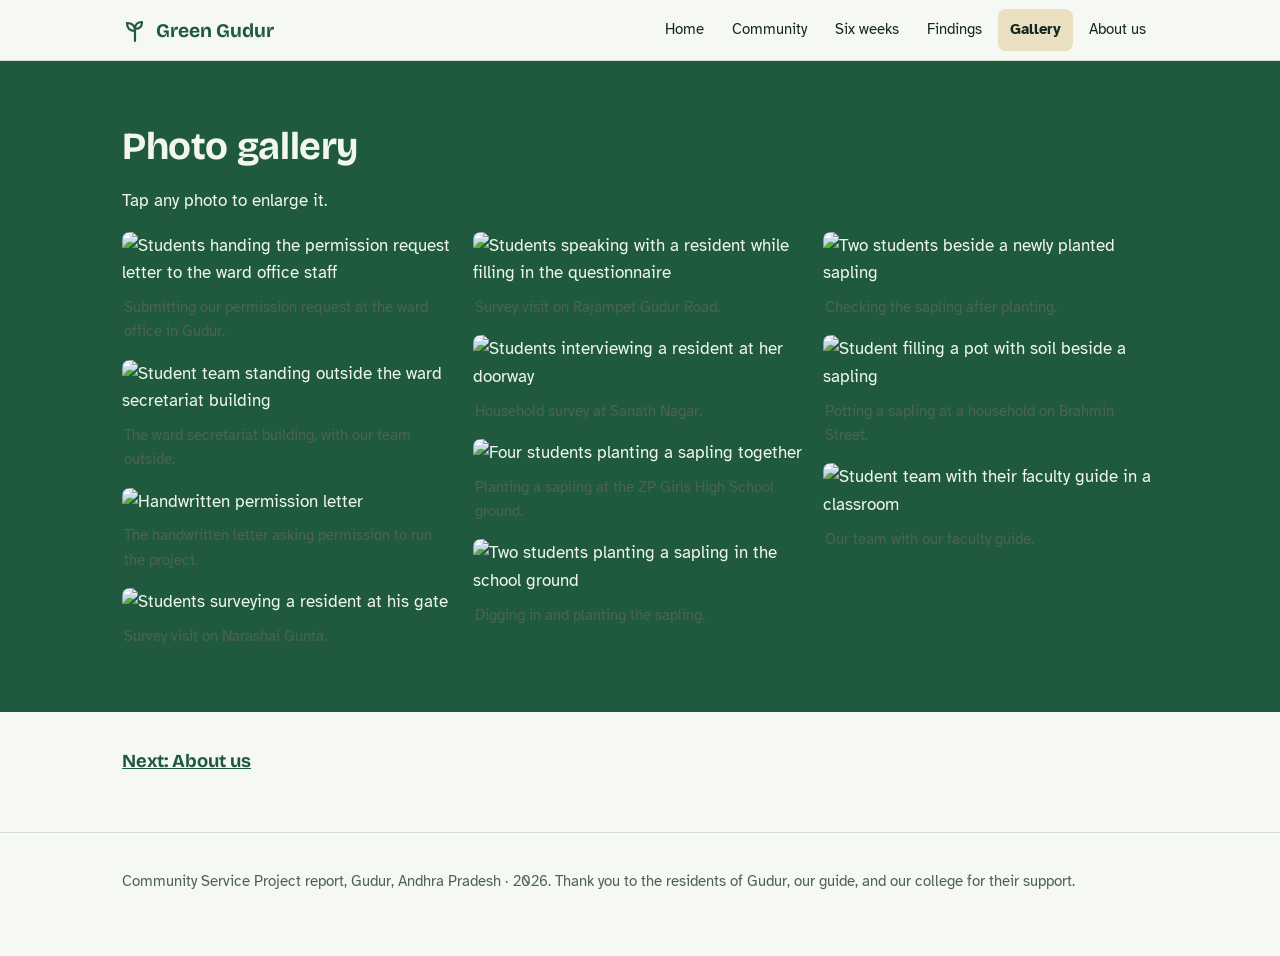
==== gallery.html @ e3ed1743 "Add files via upload" ====
<!DOCTYPE html>
<html lang="en">
<head>
<meta charset="utf-8">
<meta name="viewport" content="width=device-width, initial-scale=1, viewport-fit=cover">
<title>Photo gallery – Green Gudur</title>
<link rel="preconnect" href="https://fonts.googleapis.com">
<link href="https://fonts.googleapis.com/css2?family=Bricolage+Grotesque:opsz,wght@12..96,500;12..96,700&family=Atkinson+Hyperlegible:wght@400;700&display=swap" rel="stylesheet">
<link rel="stylesheet" href="style.css">
</head>
<body>
<header><div class="wrap">
<a class="brand" href="index.html" aria-label="Green Gudur home"><svg width="26" height="26" viewBox="0 0 26 26" aria-hidden="true"><path d="M13 24V12M13 14c-5 0-8-3-8-8 5 0 8 3 8 8zm0-2c0-4 2-7 7-7 0 5-3 7-7 7z" fill="none" stroke="currentColor" stroke-width="2.2" stroke-linecap="round" stroke-linejoin="round"/></svg>Green Gudur</a>
<button id="menu" aria-expanded="false" aria-controls="nav">Menu</button>
<nav id="nav"><a href="index.html">Home</a><a href="community.html">Community</a><a href="journey.html">Six weeks</a><a href="findings.html">Findings</a><a href="gallery.html" aria-current="page">Gallery</a><a href="about.html">About us</a></nav>
</div></header>
<main id="top">
<section class="band"><div class="wrap">
<h2>Photo gallery</h2>
<p>Tap any photo to enlarge it.</p>
<div class="gal">
<figure><button type="button"><img src="photos/photo-1218.jpg" alt="Students handing the permission request letter to the ward office staff" loading="lazy"></button><figcaption>Submitting our permission request at the ward office in Gudur.</figcaption></figure>
<figure><button type="button"><img src="photos/photo-1223.jpg" alt="Student team standing outside the ward secretariat building" loading="lazy"></button><figcaption>The ward secretariat building, with our team outside.</figcaption></figure>
<figure><button type="button"><img src="photos/photo-1225.jpg" alt="Handwritten permission letter" loading="lazy"></button><figcaption>The handwritten letter asking permission to run the project.</figcaption></figure>
<figure><button type="button"><img src="photos/photo-1454.jpg" alt="Students surveying a resident at his gate" loading="lazy"></button><figcaption>Survey visit on Narashai Gunta.</figcaption></figure>
<figure><button type="button"><img src="photos/photo-1451.jpg" alt="Students speaking with a resident while filling in the questionnaire" loading="lazy"></button><figcaption>Survey visit on Rajampet Gudur Road.</figcaption></figure>
<figure><button type="button"><img src="photos/photo-1452.jpg" alt="Students interviewing a resident at her doorway" loading="lazy"></button><figcaption>Household survey at Sanath Nagar.</figcaption></figure>
<figure><button type="button"><img src="photos/photo-1481.jpg" alt="Four students planting a sapling together" loading="lazy"></button><figcaption>Planting a sapling at the ZP Girls High School ground.</figcaption></figure>
<figure><button type="button"><img src="photos/photo-1455.jpg" alt="Two students planting a sapling in the school ground" loading="lazy"></button><figcaption>Digging in and planting the sapling.</figcaption></figure>
<figure><button type="button"><img src="photos/photo-1456.jpg" alt="Two students beside a newly planted sapling" loading="lazy"></button><figcaption>Checking the sapling after planting.</figcaption></figure>
<figure><button type="button"><img src="photos/photo-1458.jpg" alt="Student filling a pot with soil beside a sapling" loading="lazy"></button><figcaption>Potting a sapling at a household on Brahmin Street.</figcaption></figure>
<figure><button type="button"><img src="photos/photo-1473.jpg" alt="Student team with their faculty guide in a classroom" loading="lazy"></button><figcaption>Our team with our faculty guide.</figcaption></figure>

</div></div></section>
<div class="next"><div class="wrap"><a href="about.html">Next: About us</a></div></div>
</main>
<footer><div class="wrap"><p>Community Service Project report, Gudur, Andhra Pradesh · 2026. Thank you to the residents of Gudur, our guide, and our college for their support.</p></div></footer>
<dialog id="lb" aria-label="Enlarged photo"><button id="x" aria-label="Close photo">×</button><img alt=""><p></p></dialog>
<script src="script.js"></script>
</body>
</html>
---- style.css ----
:root{--bg:#F6F8F3;--ink:#15281F;--muted:#4D6155;--green:#1F5A3F;--leaf:#5B9A3C;--sand:#EADFC0;--line:#D3DDD0;--card:#fff;--band:#1F5A3F;--onband:#F2F7EE;--mari:#E5A100;
box-sizing:border-box;padding-top:env(safe-area-inset-top,0px);padding-bottom:env(safe-area-inset-bottom,0px)}
@media (prefers-color-scheme:dark){:root:not([data-theme="light"]){--bg:#0F1A14;--ink:#E8F0E8;--muted:#A3B5A8;--green:#8FD19E;--leaf:#7DBE5A;--sand:#2B2A1C;--line:#2A3B30;--card:#16241C;--band:#0B2A1D;--onband:#E8F0E8}}
:root[data-theme="dark"]{--bg:#0F1A14;--ink:#E8F0E8;--muted:#A3B5A8;--green:#8FD19E;--leaf:#7DBE5A;--sand:#2B2A1C;--line:#2A3B30;--card:#16241C;--band:#0B2A1D;--onband:#E8F0E8}
*{box-sizing:border-box}
html{scroll-behavior:smooth;scroll-padding-top:calc(72px + env(safe-area-inset-top,0px));height:100%}
body{margin:0;background:var(--bg);color:var(--ink);font:400 1.05rem/1.65 "Atkinson Hyperlegible",system-ui,sans-serif}
h1,h2,h3{font-family:"Bricolage Grotesque","Trebuchet MS",sans-serif;line-height:1.12;margin:0 0 .5em;letter-spacing:-.01em}
h1{font-size:clamp(2.3rem,6vw,4.2rem);font-weight:700}
h2{font-size:clamp(1.7rem,3.6vw,2.4rem);font-weight:700;color:var(--green)}
h3{font-size:1.2rem;font-weight:500}
p{margin:0 0 1em;max-width:68ch}
a{color:var(--green)}
:focus-visible{outline:3px solid var(--mari);outline-offset:3px}
.wrap{max-width:1080px;margin:0 auto;padding:0 22px}
body::before{content:"";position:fixed;inset:0 0 auto;height:env(safe-area-inset-top,0px);background:var(--bg);z-index:30}
header{position:sticky;top:env(safe-area-inset-top,0px);z-index:20;background:var(--bg);border-bottom:1px solid var(--line)}
header .wrap{display:flex;align-items:center;justify-content:space-between;height:60px}
.brand{font:700 1.2rem "Bricolage Grotesque",sans-serif;color:var(--green);text-decoration:none;display:flex;gap:8px;align-items:center}
nav{display:flex;gap:4px;flex-wrap:wrap}
nav a{padding:8px 12px;text-decoration:none;color:var(--ink);border-radius:8px;font-size:.95rem}
nav a:hover{background:var(--sand)}
#menu{display:none;background:none;border:1px solid var(--line);color:var(--ink);border-radius:8px;padding:8px 12px;font:inherit}
@media(max-width:760px){#menu{display:block}nav{display:none;position:absolute;left:0;right:0;top:60px;background:var(--bg);border-bottom:1px solid var(--line);padding:10px 16px;flex-direction:column}nav.open{display:flex}}
.hero{padding:56px 0 64px}
.hero .wrap{display:grid;grid-template-columns:1.05fr .95fr;gap:44px;align-items:center}
@media(max-width:860px){.hero .wrap{grid-template-columns:1fr}}
.hero .lede{font-size:1.2rem;color:var(--muted)}
.facts{display:flex;flex-wrap:wrap;gap:10px 28px;margin:26px 0 0;padding:18px 0 0;border-top:2px solid var(--leaf);list-style:none}
.facts li{font-size:.95rem;color:var(--muted)}.facts b{display:block;color:var(--ink);font-size:1rem}
.crop{aspect-ratio:4/3.3;overflow:hidden;border-radius:6px 60px 6px 60px;background:var(--sand)}
.crop img{width:100%;display:block;margin-top:-4%}
.cap{font-size:.88rem;color:var(--muted);margin-top:8px}
section{padding:64px 0}
.band{background:var(--band);color:var(--onband)}
.band h2,.band a{color:var(--onband)}
.two{display:grid;grid-template-columns:1fr 1fr;gap:44px}
@media(max-width:800px){.two{grid-template-columns:1fr}}
.goals{list-style:none;margin:0;padding:0;display:grid;grid-template-columns:repeat(2,1fr);gap:0 36px}
@media(max-width:800px){.goals{grid-template-columns:1fr}}
.goals li{padding:16px 0 16px 18px;border-left:4px solid var(--leaf);margin-bottom:14px}
.goals b{display:block;font-family:"Bricolage Grotesque",sans-serif;font-size:1.1rem}
.goals span{color:var(--muted);font-size:.97rem}
.values{display:flex;flex-wrap:wrap;gap:8px;padding:0;list-style:none;margin:14px 0 0}
.values li{background:var(--sand);color:var(--ink);padding:5px 12px;border-radius:99px;font-size:.92rem}
.band .values li{background:rgba(255,255,255,.14);color:var(--onband)}
.tl{list-style:none;margin:30px 0 0;padding:0 0 0 30px;border-left:3px solid var(--leaf)}
.tl li{position:relative;margin-bottom:30px}
.tl li::before{content:"";position:absolute;left:-40px;top:6px;width:17px;height:17px;border-radius:50%;background:var(--bg);border:4px solid var(--leaf)}
.tl .when{font-size:.9rem;color:var(--muted)}
.tl h3{margin:0}
.tl p{margin:.3em 0 0}
.cols{display:grid;grid-template-columns:1fr 1fr;gap:44px}
@media(max-width:800px){.cols{grid-template-columns:1fr}}
ol.plain,ul.plain{margin:0;padding-left:1.2em}
.plain li{margin-bottom:.55em}
.plan{border:2px solid var(--line);border-radius:14px;padding:26px;background:var(--card)}
.plan.short{border-color:var(--mari)}
details{border:1px solid var(--line);border-radius:10px;background:var(--card);margin-top:22px}
summary{cursor:pointer;padding:14px 18px;font-weight:700}
details ol{margin:0;padding:0 18px 14px 40px}
.gal{columns:3 260px;column-gap:16px}
.gal figure{margin:0 0 16px;break-inside:avoid}
.gal button{all:unset;display:block;cursor:zoom-in;border-radius:8px;overflow:hidden;width:100%}
.gal button:focus-visible{outline:3px solid var(--mari)}
.gal img{width:100%;display:block;transition:transform .25s}
.gal button:hover img{transform:scale(1.03)}
.gal figcaption{font-size:.92rem;color:var(--muted);padding:8px 2px 0}
dialog{border:0;padding:0;background:transparent;max-width:min(94vw,980px);max-height:94vh;color:#fff}
dialog::backdrop{background:rgba(5,15,10,.88)}
dialog img{max-width:100%;max-height:80vh;display:block;margin:0 auto;border-radius:6px}
dialog p{text-align:center;margin:10px auto}
dialog button{position:absolute;top:6px;right:6px;background:#fff;color:#111;border:0;border-radius:99px;width:40px;height:40px;font-size:1.3rem;cursor:pointer}
.sign{display:grid;grid-template-columns:repeat(auto-fit,minmax(240px,1fr));gap:24px;margin-top:20px}
.sign div{border-top:3px solid var(--mari);padding-top:12px}
.sign b{display:block;font-family:"Bricolage Grotesque",sans-serif;font-size:1.15rem}
footer{padding:36px 0 48px;border-top:1px solid var(--line);color:var(--muted);font-size:.93rem}
footer p{max-width:none}
@media(prefers-reduced-motion:reduce){html{scroll-behavior:auto}.gal img{transition:none}}
nav a[aria-current=page]{background:var(--sand);font-weight:700}
.next{padding:36px 0 56px}.next a{font:700 1.15rem 'Bricolage Grotesque',sans-serif}
.band + .next{background:var(--bg)}
.explore{list-style:none;margin:0;padding:0;display:grid;grid-template-columns:repeat(auto-fit,minmax(220px,1fr));gap:18px}.explore a{display:block;padding:18px;border:2px solid var(--line);border-radius:12px;text-decoration:none;color:var(--ink);background:var(--card)}.explore a:hover{border-color:var(--leaf)}.explore b{display:block;font-family:'Bricolage Grotesque',sans-serif;font-size:1.15rem;color:var(--green)}.explore span{color:var(--muted);font-size:.95rem}
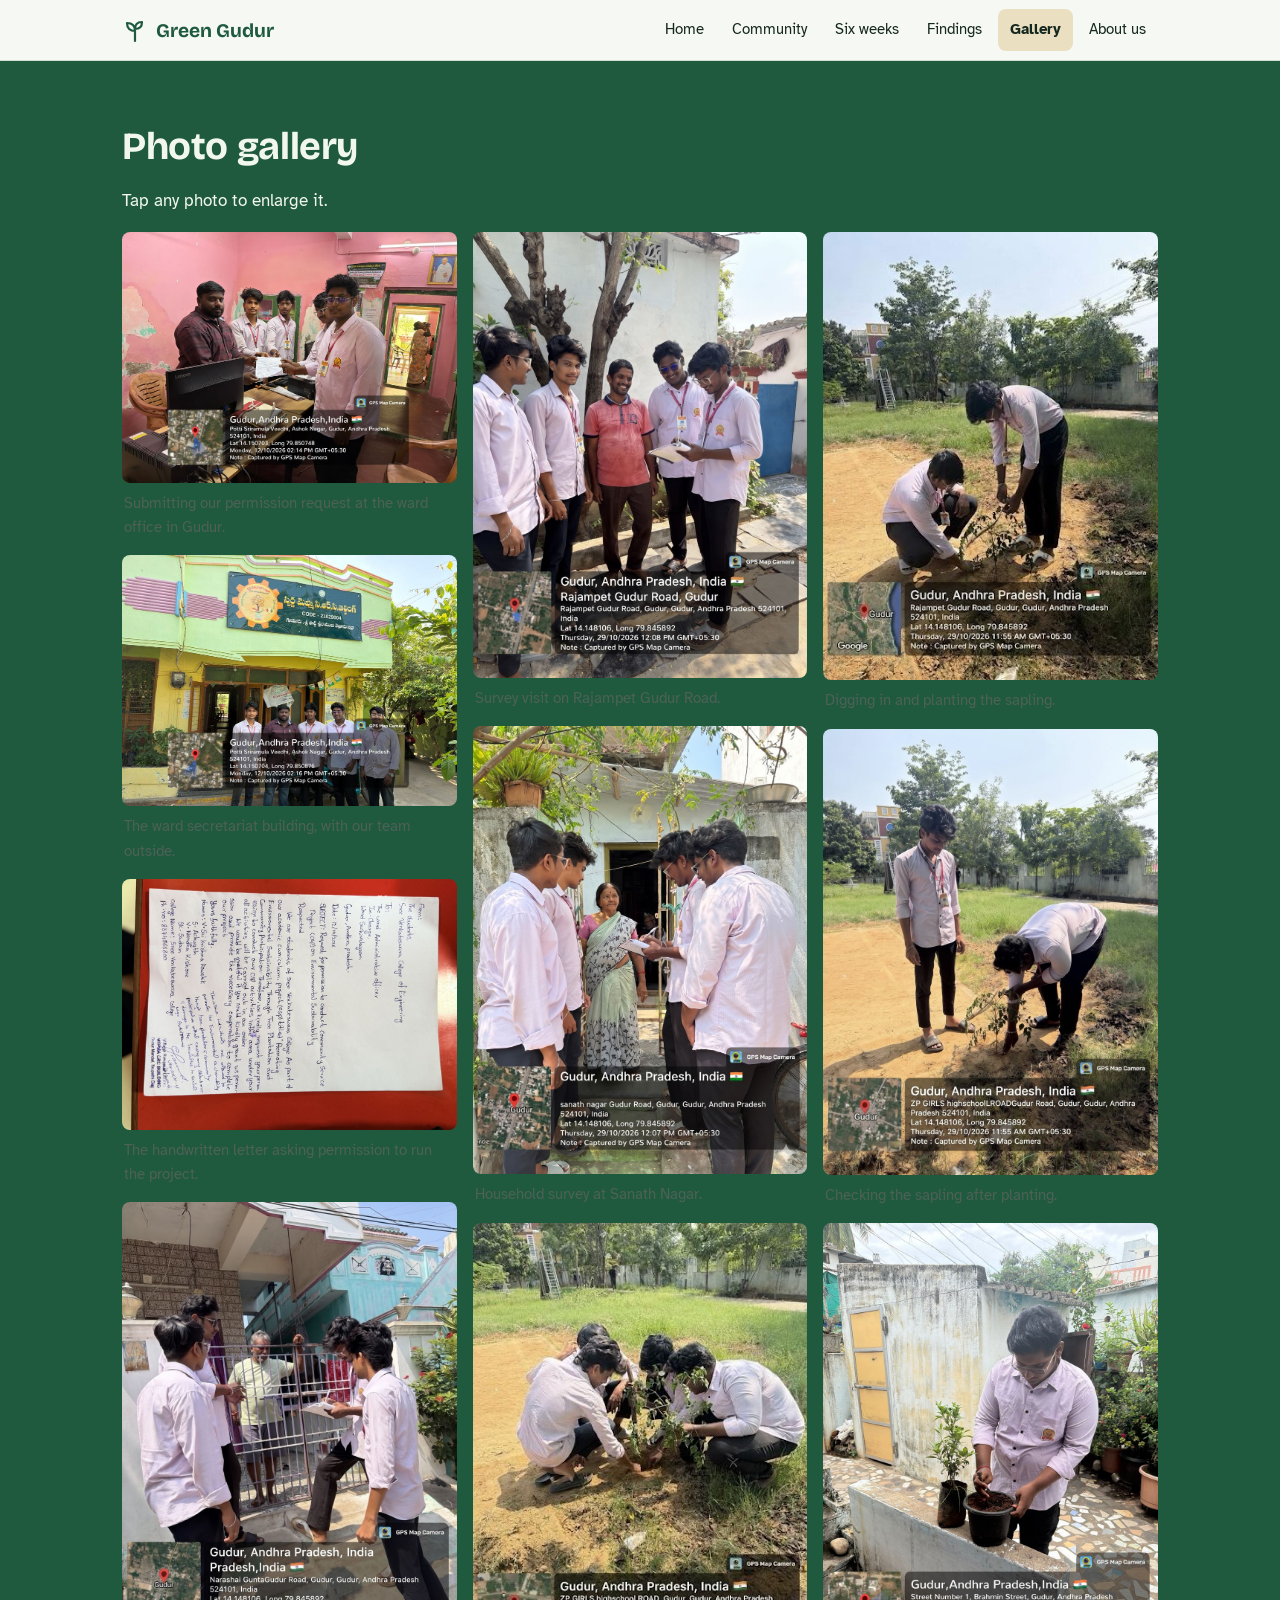
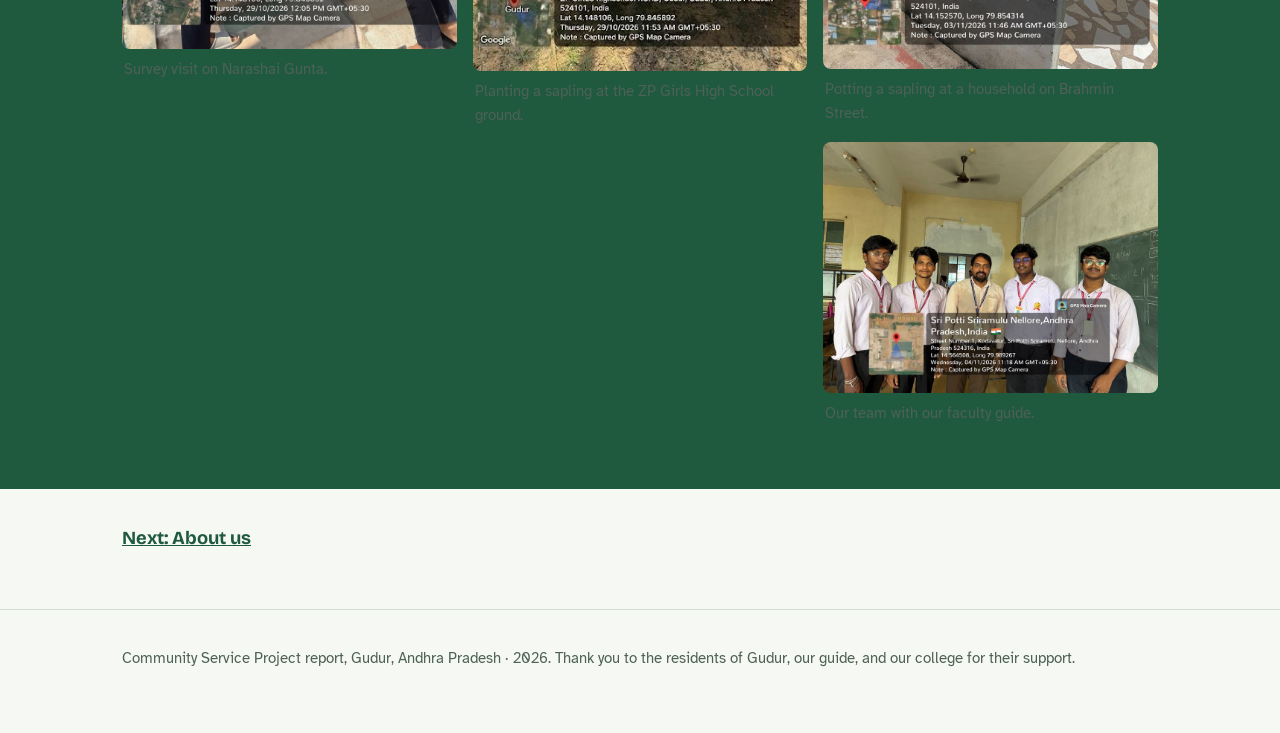
==== commit 978bb292: "Update gallery.html" ====
--- a/gallery.html
+++ b/gallery.html
@@ -19,17 +19,17 @@
 <h2>Photo gallery</h2>
 <p>Tap any photo to enlarge it.</p>
 <div class="gal">
-<figure><button type="button"><img src="photos/photo-1218.jpg" alt="Students handing the permission request letter to the ward office staff" loading="lazy"></button><figcaption>Submitting our permission request at the ward office in Gudur.</figcaption></figure>
-<figure><button type="button"><img src="photos/photo-1223.jpg" alt="Student team standing outside the ward secretariat building" loading="lazy"></button><figcaption>The ward secretariat building, with our team outside.</figcaption></figure>
-<figure><button type="button"><img src="photos/photo-1225.jpg" alt="Handwritten permission letter" loading="lazy"></button><figcaption>The handwritten letter asking permission to run the project.</figcaption></figure>
-<figure><button type="button"><img src="photos/photo-1454.jpg" alt="Students surveying a resident at his gate" loading="lazy"></button><figcaption>Survey visit on Narashai Gunta.</figcaption></figure>
-<figure><button type="button"><img src="photos/photo-1451.jpg" alt="Students speaking with a resident while filling in the questionnaire" loading="lazy"></button><figcaption>Survey visit on Rajampet Gudur Road.</figcaption></figure>
-<figure><button type="button"><img src="photos/photo-1452.jpg" alt="Students interviewing a resident at her doorway" loading="lazy"></button><figcaption>Household survey at Sanath Nagar.</figcaption></figure>
-<figure><button type="button"><img src="photos/photo-1481.jpg" alt="Four students planting a sapling together" loading="lazy"></button><figcaption>Planting a sapling at the ZP Girls High School ground.</figcaption></figure>
-<figure><button type="button"><img src="photos/photo-1455.jpg" alt="Two students planting a sapling in the school ground" loading="lazy"></button><figcaption>Digging in and planting the sapling.</figcaption></figure>
-<figure><button type="button"><img src="photos/photo-1456.jpg" alt="Two students beside a newly planted sapling" loading="lazy"></button><figcaption>Checking the sapling after planting.</figcaption></figure>
-<figure><button type="button"><img src="photos/photo-1458.jpg" alt="Student filling a pot with soil beside a sapling" loading="lazy"></button><figcaption>Potting a sapling at a household on Brahmin Street.</figcaption></figure>
-<figure><button type="button"><img src="photos/photo-1473.jpg" alt="Student team with their faculty guide in a classroom" loading="lazy"></button><figcaption>Our team with our faculty guide.</figcaption></figure>
+<figure><button type="button"><img src="photo-1218.jpg" alt="Students handing the permission request letter to the ward office staff" loading="lazy"></button><figcaption>Submitting our permission request at the ward office in Gudur.</figcaption></figure>
+<figure><button type="button"><img src="/photo-1223.jpg" alt="Student team standing outside the ward secretariat building" loading="lazy"></button><figcaption>The ward secretariat building, with our team outside.</figcaption></figure>
+<figure><button type="button"><img src="photo-1225.jpg" alt="Handwritten permission letter" loading="lazy"></button><figcaption>The handwritten letter asking permission to run the project.</figcaption></figure>
+<figure><button type="button"><img src="photo-1454.jpg" alt="Students surveying a resident at his gate" loading="lazy"></button><figcaption>Survey visit on Narashai Gunta.</figcaption></figure>
+<figure><button type="button"><img src="photo-1451.jpg" alt="Students speaking with a resident while filling in the questionnaire" loading="lazy"></button><figcaption>Survey visit on Rajampet Gudur Road.</figcaption></figure>
+<figure><button type="button"><img src="photo-1452.jpg" alt="Students interviewing a resident at her doorway" loading="lazy"></button><figcaption>Household survey at Sanath Nagar.</figcaption></figure>
+<figure><button type="button"><img src="photo-1481.jpg" alt="Four students planting a sapling together" loading="lazy"></button><figcaption>Planting a sapling at the ZP Girls High School ground.</figcaption></figure>
+<figure><button type="button"><img src="photo-1455.jpg" alt="Two students planting a sapling in the school ground" loading="lazy"></button><figcaption>Digging in and planting the sapling.</figcaption></figure>
+<figure><button type="button"><img src="photo-1456.jpg" alt="Two students beside a newly planted sapling" loading="lazy"></button><figcaption>Checking the sapling after planting.</figcaption></figure>
+<figure><button type="button"><img src="photo-1458.jpg" alt="Student filling a pot with soil beside a sapling" loading="lazy"></button><figcaption>Potting a sapling at a household on Brahmin Street.</figcaption></figure>
+<figure><button type="button"><img src="photo-1473.jpg" alt="Student team with their faculty guide in a classroom" loading="lazy"></button><figcaption>Our team with our faculty guide.</figcaption></figure>
 
 </div></div></section>
 <div class="next"><div class="wrap"><a href="about.html">Next: About us</a></div></div>
